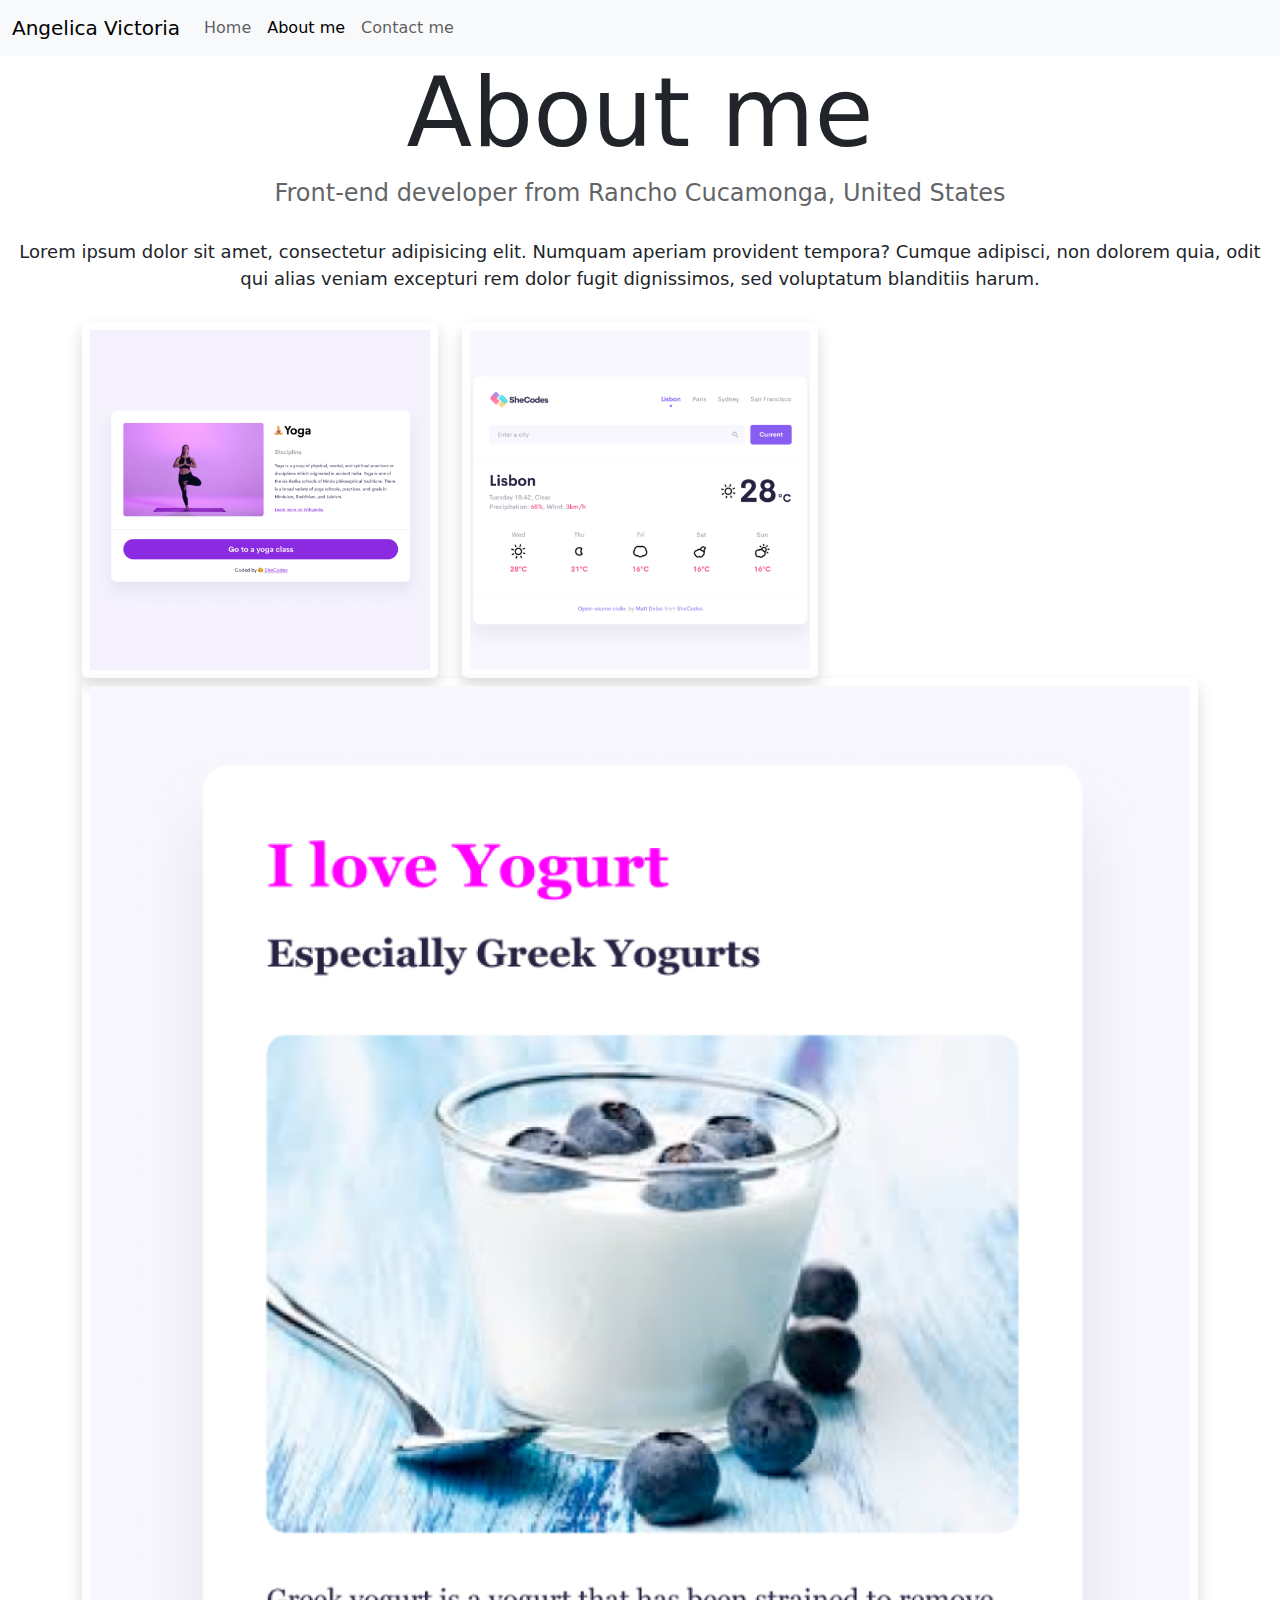
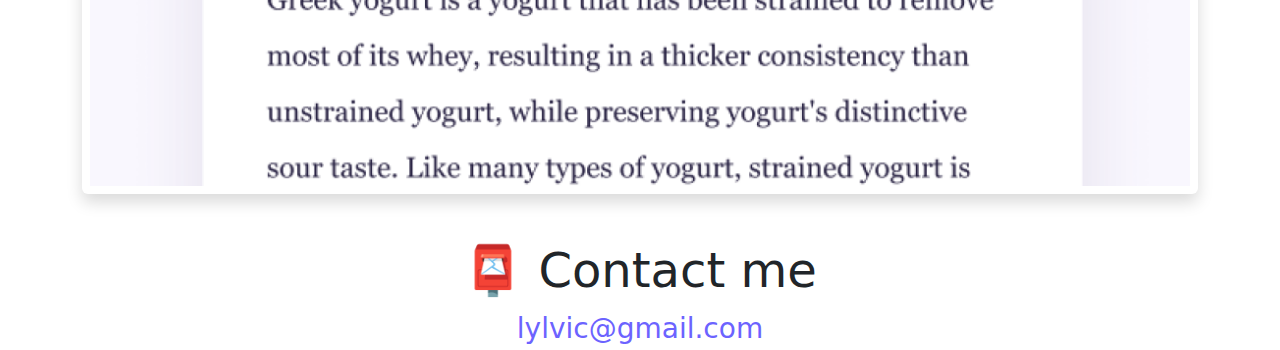
==== about.html @ 2c2938c2 "created project structure" ====
<!DOCTYPE html>
<html lang="en">
  <head>
    <meta charset="UTF-8" />
    <meta http-equiv="X-UA-Compatible" content="IE=edge" />
    <meta name="viewport" content="width=device-width, initial-scale=1.0" />
    <link href="https://cdn.jsdelivr.net/npm/bootstrap@5.3.3/dist/css/bootstrap.min.css" rel="stylesheet" integrity="sha384-QWTKZyjpPEjISv5WaRU9OFeRpok6YctnYmDr5pNlyT2bRjXh0JMhjY6hW+ALEwIH" crossorigin="anonymous">
    <script src="https://cdn.jsdelivr.net/npm/bootstrap@5.3.3/dist/js/bootstrap.bundle.min.js" integrity="sha384-YvpcrYf0tY3lHB60NNkmXc5s9fDVZLESaAA55NDzOxhy9GkcIdslK1eN7N6jIeHz" crossorigin="anonymous"></script>
    <link rel="stylesheet" href="style.css" />
    <title>About [Your name]</title>
  </head>
  <body>
    <nav class="navbar navbar-expand-lg bg-body-tertiary sticky-top">
      <div class="container-fluid">
        <a class="navbar-brand" href="index.html">Angelica Victoria</a>
        <button class="navbar-toggler" type="button" data-bs-toggle="collapse" data-bs-target="#navbarNav" aria-controls="navbarNav" aria-expanded="false" aria-label="Toggle navigation">
          <span class="navbar-toggler-icon"></span>
        </button>
        <div class="collapse navbar-collapse" id="navbarNav">
          <ul class="navbar-nav">
            <li class="nav-item">
              <a class="nav-link " aria-current="page" href="index.html">Home</a>
            </li>
            <li class="nav-item">
              <a class="nav-link active" href="about.html">About me</a>
            </li>
            <li class="nav-item">
              <a class="nav-link" href="about.html#contact">Contact me</a>
            </li>
            
          </ul>
        </div>
      </div>
    </nav>
    <h1 class="text-center">About me</h1>
    <h3 class="text-center">Front-end developer from Rancho Cucamonga, United States</h3>
    <div class="about-paragraphs text-center">
      <p>
        Lorem ipsum dolor sit amet, consectetur adipisicing elit. Numquam
        aperiam provident tempora? Cumque adipisci, non dolorem quia, odit qui
        alias veniam excepturi rem dolor fugit dignissimos, sed voluptatum
        blanditiis harum. 
      </p>
    </div>
    <div class="container mb-5">
      <div class="row">
        <div class="col-sm-4">
          <img src="images/yoga.png" class="img-fluid p-2 shadow rounded"/></div>
          <div class="col-sm-4">
            <img src="images/weather.png" class="img-fluid p-2 shadow rounded"/></div>
            <div class="cool-sm-4">
              <img src="images/yogurt.png" class="img-fluid p-2 shadow rounded"/></div>
          </div>
        </div>
    <div id="contact">
      <h2 class="text-center">📮 Contact me</h2>
      <a href="mailto:lylvic@gmail.com" class="email-link"> lylvic@gmail.com </a>
    </div>
  </body>
</html>
---- style.css ----
:root {
  --primary-color: #6c63ff;
  --secondary-color: #f5f2fe;
  --box-shadow: 0 5px 10px rgba(0, 0, 0, 0.3);
}

h2 {
  margin-top: 40px;
}
h3 {

  margin: 0;
}

h1 {
  font-size: 96px;
}

h2 {
  font-size: 48px;
}

h3 {
  font-size: 24px;
  opacity: 0.7;
}

p {
  
  font-size: 18px;
  line-height: 1.5;
  
}

.navigation-links {
  display: flex;
  margin-top: 40px;
  justify-content: center;
}

.navigation-links a {
  margin: 20px;
  
}

.primary-link {
  border-radius: 4px;
  padding: 20px 15px;
  text-decoration: none;
  text-transform: capitalize;
  background: var(--primary-color);
  box-shadow: var(--box-shadow);
  color: white;
}

.secondary-link {
  border-radius: 4px;
  padding: 20px 15px;
  text-decoration: none;
  text-transform: capitalize;
  color: var(--primary-color);
  border: 1px solid var(--primary-color);
}

.homepage-link {
  color: var(--primary-color);
  text-align: center;
  display: block;
}

.about-paragraphs {
  
  margin: 30px 0;
}

.about-paragraphs p {
  margin: 10px;
}

.email-link {
  display: flex;
  justify-content: center;
  color: var(--primary-color);
  font-size: 28px;
  text-decoration: none;
}

.email-link:hover {
  text-decoration: underline;
}
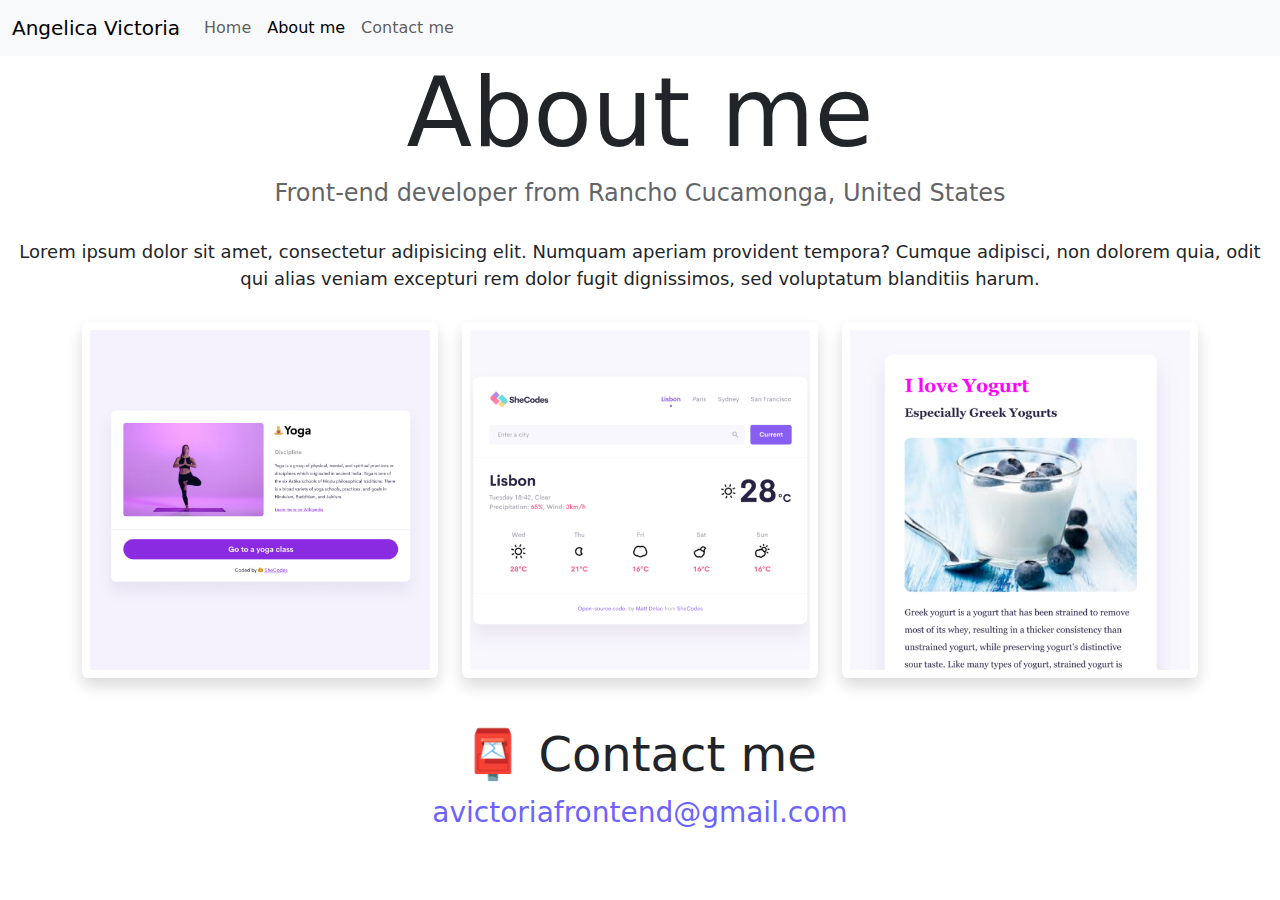
==== commit 51ef4b2f: "created SEO friendly" ====
--- a/about.html
+++ b/about.html
@@ -7,7 +7,8 @@
     <link href="https://cdn.jsdelivr.net/npm/bootstrap@5.3.3/dist/css/bootstrap.min.css" rel="stylesheet" integrity="sha384-QWTKZyjpPEjISv5WaRU9OFeRpok6YctnYmDr5pNlyT2bRjXh0JMhjY6hW+ALEwIH" crossorigin="anonymous">
     <script src="https://cdn.jsdelivr.net/npm/bootstrap@5.3.3/dist/js/bootstrap.bundle.min.js" integrity="sha384-YvpcrYf0tY3lHB60NNkmXc5s9fDVZLESaAA55NDzOxhy9GkcIdslK1eN7N6jIeHz" crossorigin="anonymous"></script>
     <link rel="stylesheet" href="style.css" />
-    <title>About [Your name]</title>
+    <title>Front-end developer-Angelica Victoria</title>
+    <meta name="description" content="Front-end web development resume"/>
   </head>
   <body>
     <nav class="navbar navbar-expand-lg bg-body-tertiary sticky-top">
@@ -45,16 +46,16 @@
     <div class="container mb-5">
       <div class="row">
         <div class="col-sm-4">
-          <img src="images/yoga.png" class="img-fluid p-2 shadow rounded"/></div>
+          <img src="images/yoga.png" alt="Yoga image" class="img-fluid p-2 shadow rounded"/></div>
           <div class="col-sm-4">
-            <img src="images/weather.png" class="img-fluid p-2 shadow rounded"/></div>
-            <div class="cool-sm-4">
-              <img src="images/yogurt.png" class="img-fluid p-2 shadow rounded"/></div>
+            <img src="images/weather.png" alt="Weather image" class="img-fluid p-2 shadow rounded"/></div>
+            <div class="col-sm-4">
+<img src="images/yogurt.png" alt="Yogurt image" class="img-fluid p-2 shadow rounded"/></div>       
           </div>
         </div>
     <div id="contact">
       <h2 class="text-center">📮 Contact me</h2>
-      <a href="mailto:lylvic@gmail.com" class="email-link"> lylvic@gmail.com </a>
+      <a href="mailto:avictoriafrontend@gmail.com" title="Contact me" class="email-link"> avictoriafrontend@gmail.com </a>
     </div>
   </body>
 </html>
--- a/style.css
+++ b/style.css
@@ -88,3 +88,15 @@
 .email-link:hover {
   text-decoration: underline;
 }
+
+@media (max-width: 576px) {
+    .text-center {
+        font-size: large;
+    }
+}
+
+@media (max-width: 576px) {
+    .navigation-links {
+        display: none;
+    }
+}
